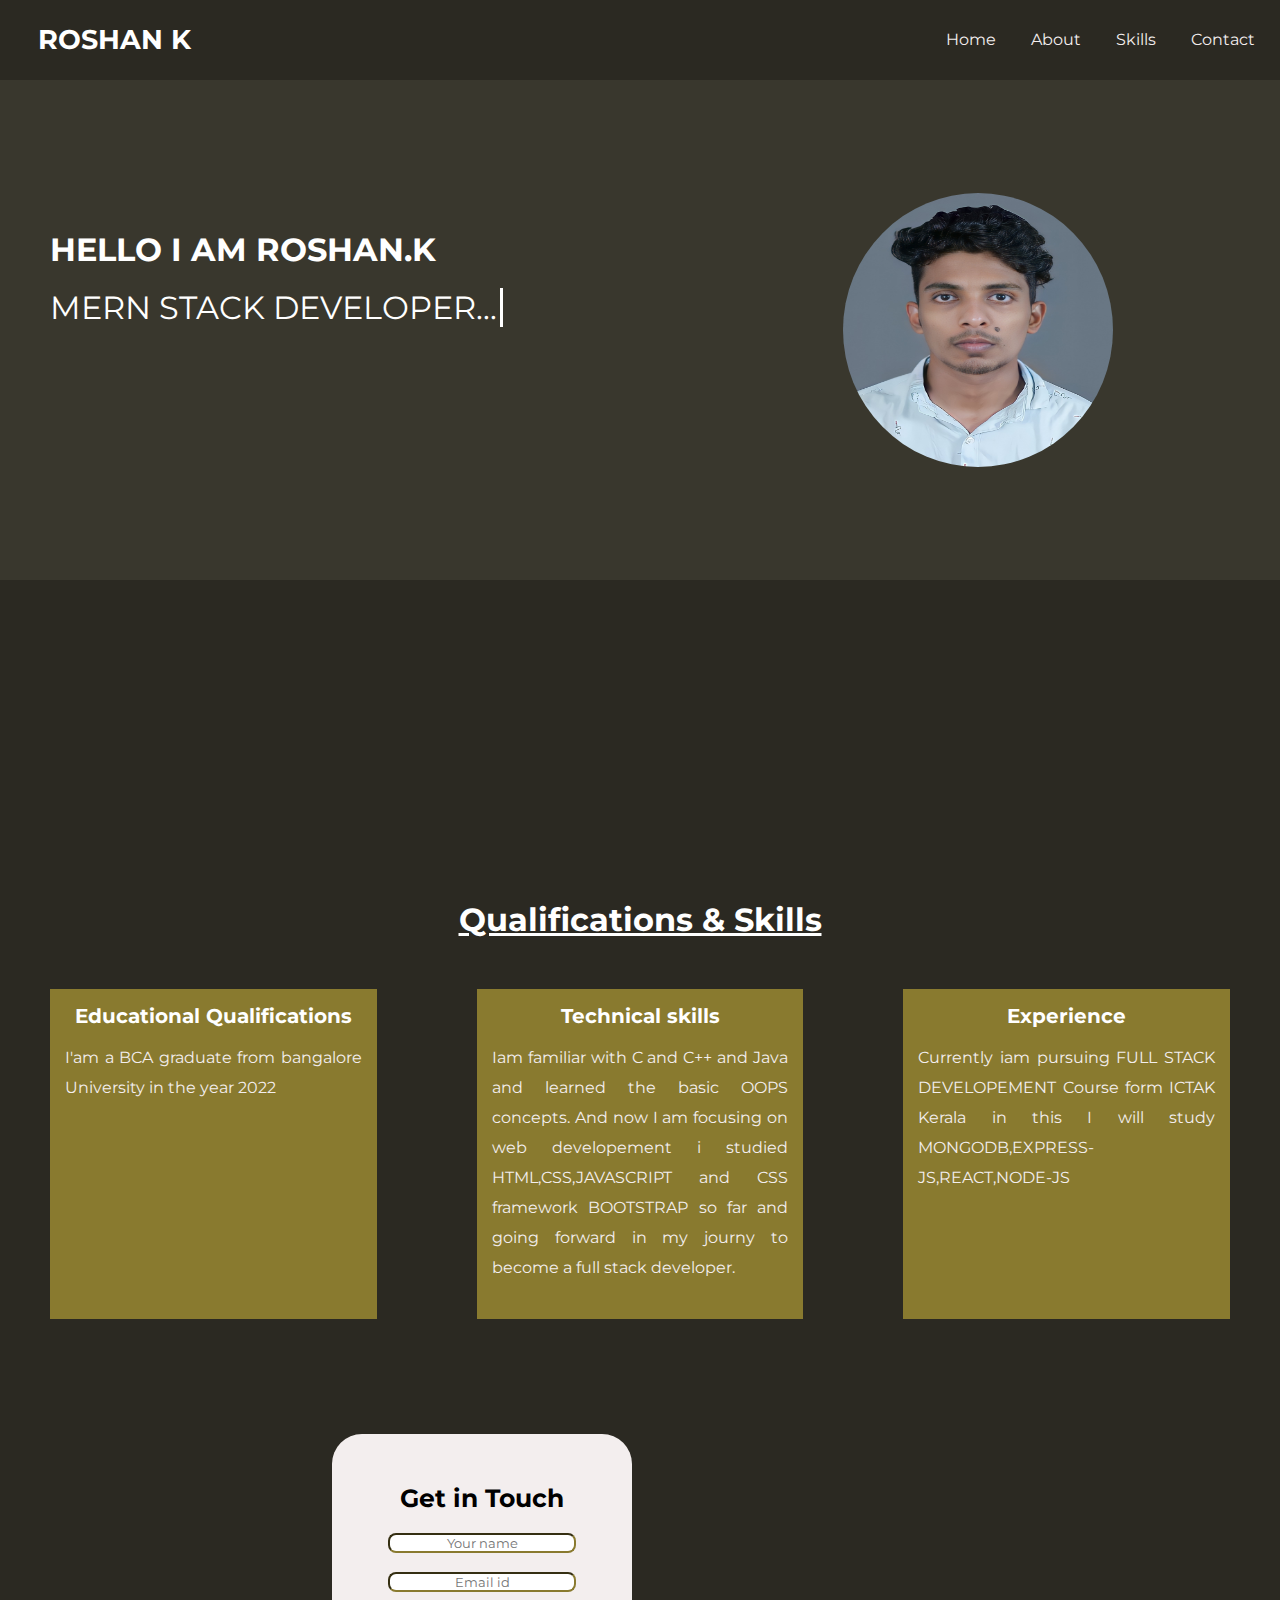
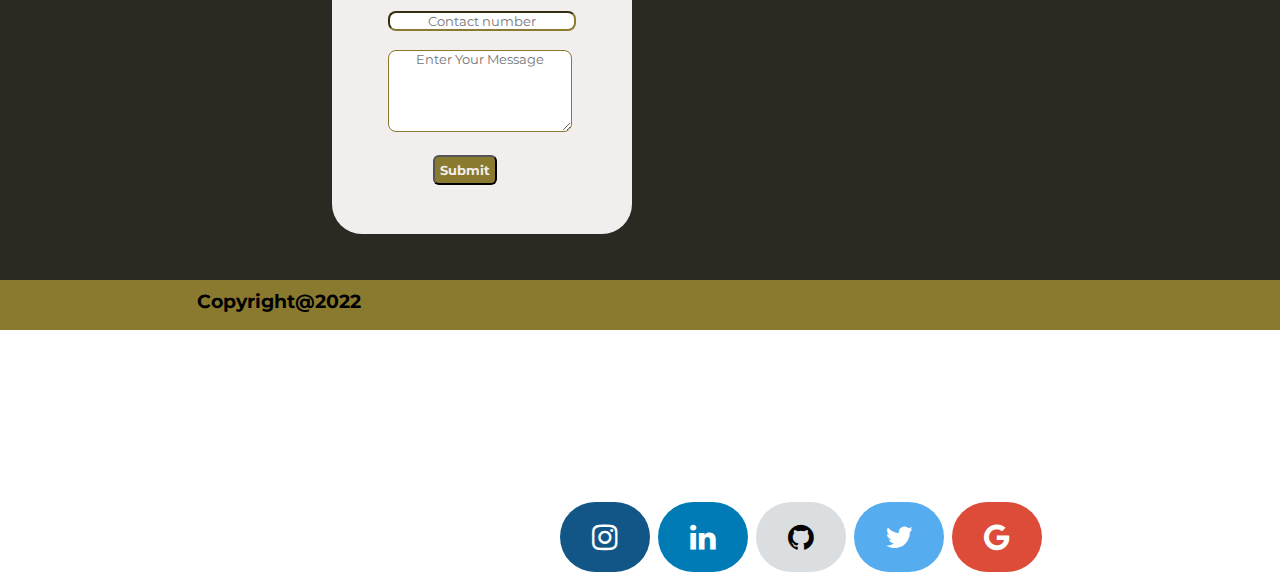
==== index.html @ ebc59861 "first" ====
<!DOCTYPE html>
<html lang="en">
<head>
    <meta charset="UTF-8">
    <meta http-equiv="X-UA-Compatible" content="IE=edge">
    <meta name="viewport" content="width=device-width, initial-scale=1.0">
    <link rel="stylesheet" href="style.css">
    
    <!-- Montserrat Font -->
    <link rel="preconnect" href="https://fonts.googleapis.com" />
    <link rel="preconnect" href="https://fonts.gstatic.com" crossorigin />
    <link href="https://fonts.googleapis.com/css2?family=Montserrat:wght@200;300;400;500;600;700;800&display=swap"rel="stylesheet"/>

    <link rel="stylesheet" href="https://cdnjs.cloudflare.com/ajax/libs/font-awesome/4.7.0/css/font-awesome.min.css">
    <title>ROSHAN K</title>
</head>
<body>
    <!-- Header section start -->
   <header>
    <nav>
       <a class="Logo" href="#/#container">ROSHAN K</a>
        <ul>
            <li><a href="">Home</a></li>
            <li><a href="#about">About</a></li>
            <li><a href="">Skills</a></li>
            <li><a href="#form1">Contact</a></li>
        </ul>
    </nav>
    </header> 
    <!-- Header section End -->
    <!-- Introduction Section Start -->
    <div class="container">
        <div class="about" id="#about">
            <h1>HELLO I AM ROSHAN.K</h1>
            <br>
            <P class="cont">MERN STACK DEVELOPER... </P>
        </div>
        <div class="me">
            <img id="me1" src="images/me.jpg" alt="">
        </div>
    </div>
    <!-- Introduction section End -->
    <div class="about-me">
        <h3></h3>
        <p></p>
    </div>

    <!-- Main part Start -->
    <div class="main-part">
        <h1>Qualifications & Skills</h1>
      <div class="skill">
        <div class="box">
            <h2 id="b-heading">Educational Qualifications</h2>
         <p id="para">I'am a BCA graduate from bangalore University in the year 2022</p>
        </div>
        <div class="box">
            <h2 id="b-heading">Technical skills</h2>
            <p id="para">Iam familiar with C and C++ and Java and learned the basic OOPS concepts. And now I am focusing on web developement i studied HTML,CSS,JAVASCRIPT and CSS framework BOOTSTRAP so far and going forward in my journy to become a full stack developer.</p>
        </div>
        <div class="box">
            <h2 id="b-heading">Experience</h2>
         <p id="para">Currently iam pursuing FULL STACK DEVELOPEMENT Course form ICTAK Kerala in this I will study MONGODB,EXPRESS-JS,REACT,NODE-JS </p>
        </div>
      </div>
       <!-- Mainpart End -->
      <!-- ContactUs Form -->
      <div class="form">
     <form action="" id="form1">
        <h3>Get in Touch</h3>
        <input id="form-element" type="text" placeholder="Your name"><br><br>
        <input id="form-element" type="email" placeholder="Email id"><br><br>
        <input id="form-element" type="text" placeholder="Contact number"><br><br>
        <textarea name="" id="element" cols="20" rows="5" placeholder="Enter Your Message"></textarea><br><br>
        <button id="btn">Submit</button>
     </form>
    </div>
    <div class="social-icons">
        <h3>Connect via social medias...</h3>
        <a href="#" class="fa fa-instagram"></a>
        <a href="#" class="fa fa-linkedin"></a>
        <a href="#" class="fa fa-github"></a>
        <a href="#" class="fa fa-twitter"></a>
        <a href="mailto-roshanrosh0310@gmail.com" class="fa fa-google"></a>

        
    </div>
   <!-- ContactUs Form -->
    </div>

    <footer>
        <h3>Copyright@2022</h3>
    </footer>
   
    
</body>
</html>
---- style.css ----
*{
    margin: 0;
    padding: 0;
    font-family: "Montserrat";
}

nav{
    width: 100%;
    height: 5em;
    background-color: #2B2922;
}

nav a{
      text-decoration: none;
      color: #f3eeee;
}

header ul{
    float: right;
}

header ul li{
    float: left;
    list-style: none;
    padding: 10px;
    margin-top: 20px;
    margin-right: 15px;
}

header ul li:hover{
  background-color: #897a2f;
}

.Logo{
    padding: 15px;
    margin-top: 8px;
    float: left;
    text-align: center;
    margin-left: 23px;
    font-size: 27px;
    font-weight: bold;
    color: white;
}

.container{
    background-color: #39372D;
    height: 500px;
    display: flex;
    flex-direction: row;
}

.me{
    width: 50%;
    float: right;
    display: flex;
    justify-content: center;
    align-items: center;
    margin-left: 20px;
    

}

.about{
    width: 50%;
    float: left;
    color: white;
    margin-top: 150px;
    margin-left: 50px;
}

#me1{
    width: 270px;
    height: 274px;
    border-radius: 50%;
    
}

.cont{
    width: 450px;
    animation: typing 2s steps(22), blink .5s step-end infinite alternate;
    white-space: nowrap;
    overflow: hidden;
    border-right: 3px solid;
    font-size: 2em;
  }
  
  @keyframes typing {
    from {
      width: 0
    }
  }
      
  @keyframes blink {
    50% {
      border-color: transparent
    }
  }

  .about-me{
    background-color:#2B2922;
    width: 100%;
    height: 300px;
  }

  .main-part{
    width: 100%;
    height: 1000px;
    background-color: #2B2922;
  }

  .main-part h1{
    color: white;
    text-align: center;
    text-decoration: underline;
    padding-top: 20px;
  }

  .skill{
    display: flex;
    flex-direction: row;
    align-items: center;
    justify-content: center;
  }

  .box{
    width: 300px;
    height: 300px;
    background-color: #897a2f;
    margin: 50px;
    padding: 15px;
  }

  #b-heading{
    text-align: center;
    color: white;
    font-size: 20px;
  }

  #para{
    text-align: justify;
    padding-top: 15px;
    color: #f3eeee;
    line-height: 30px;
  }

  .form{
    display: flex;
    background-color: #f3eeee;
    width: 300px;
    height: 400px;
    margin-left: 332px;
    justify-content: center;
    align-items: center;
    border-radius: 30px;
    margin-top: 65px;
    float: left;
  }

  .form h3{
    margin-bottom: 20px;
    text-align: center;
    font-size: 25px;
  }

  #form-element{
    border-radius: 8px;
    text-align: center;
    border-color: #897a2f;
  }

  #element{
    border-radius: 8px;
    text-align: center;
    border: 1px solid #897a2f;
  }
  
  #btn{
    background-color: #897a2f;
    color: #f3eeee;
    margin-left: 45px;
    padding: 5px;
    border-radius: 6px;
    font-weight: bold;
  }

  footer{
    width: 100%;
    background-color:#897a2f;
    height: 50px;
    text-align: center;
    
  }

  footer h3{
    padding-top: 10px;
  }

 .social-icons{
  float: right;
  margin-top: 50px;
  margin-top: 171px;
  margin-right: 236px;
 }

 .social-icons h3{
  color: white;
  padding: 30px;
  font-size: 26px;
}
 

 .social-icons a{
  text-decoration: none;
  font-size: 30px;
  
 }

 .fa-instagram {
  background: #125688;
  color: white;
}

.fa-linkedin {
  background: #007bb5;
  color: white;
}

.fa-twitter {
  background: #55ACEE;
  color: white;
}

.fa-github {
  background: #dadee0;
  color: rgb(4, 4, 4);
}

.fa-google {
  background: #dd4b39;
  color: white;
}

.fa {
  padding: 20px;
  font-size: 10px;
  width: 50px;
  text-align: center;
  text-decoration: none;
  margin: 5px 2px;
  border-radius: 50px;
}
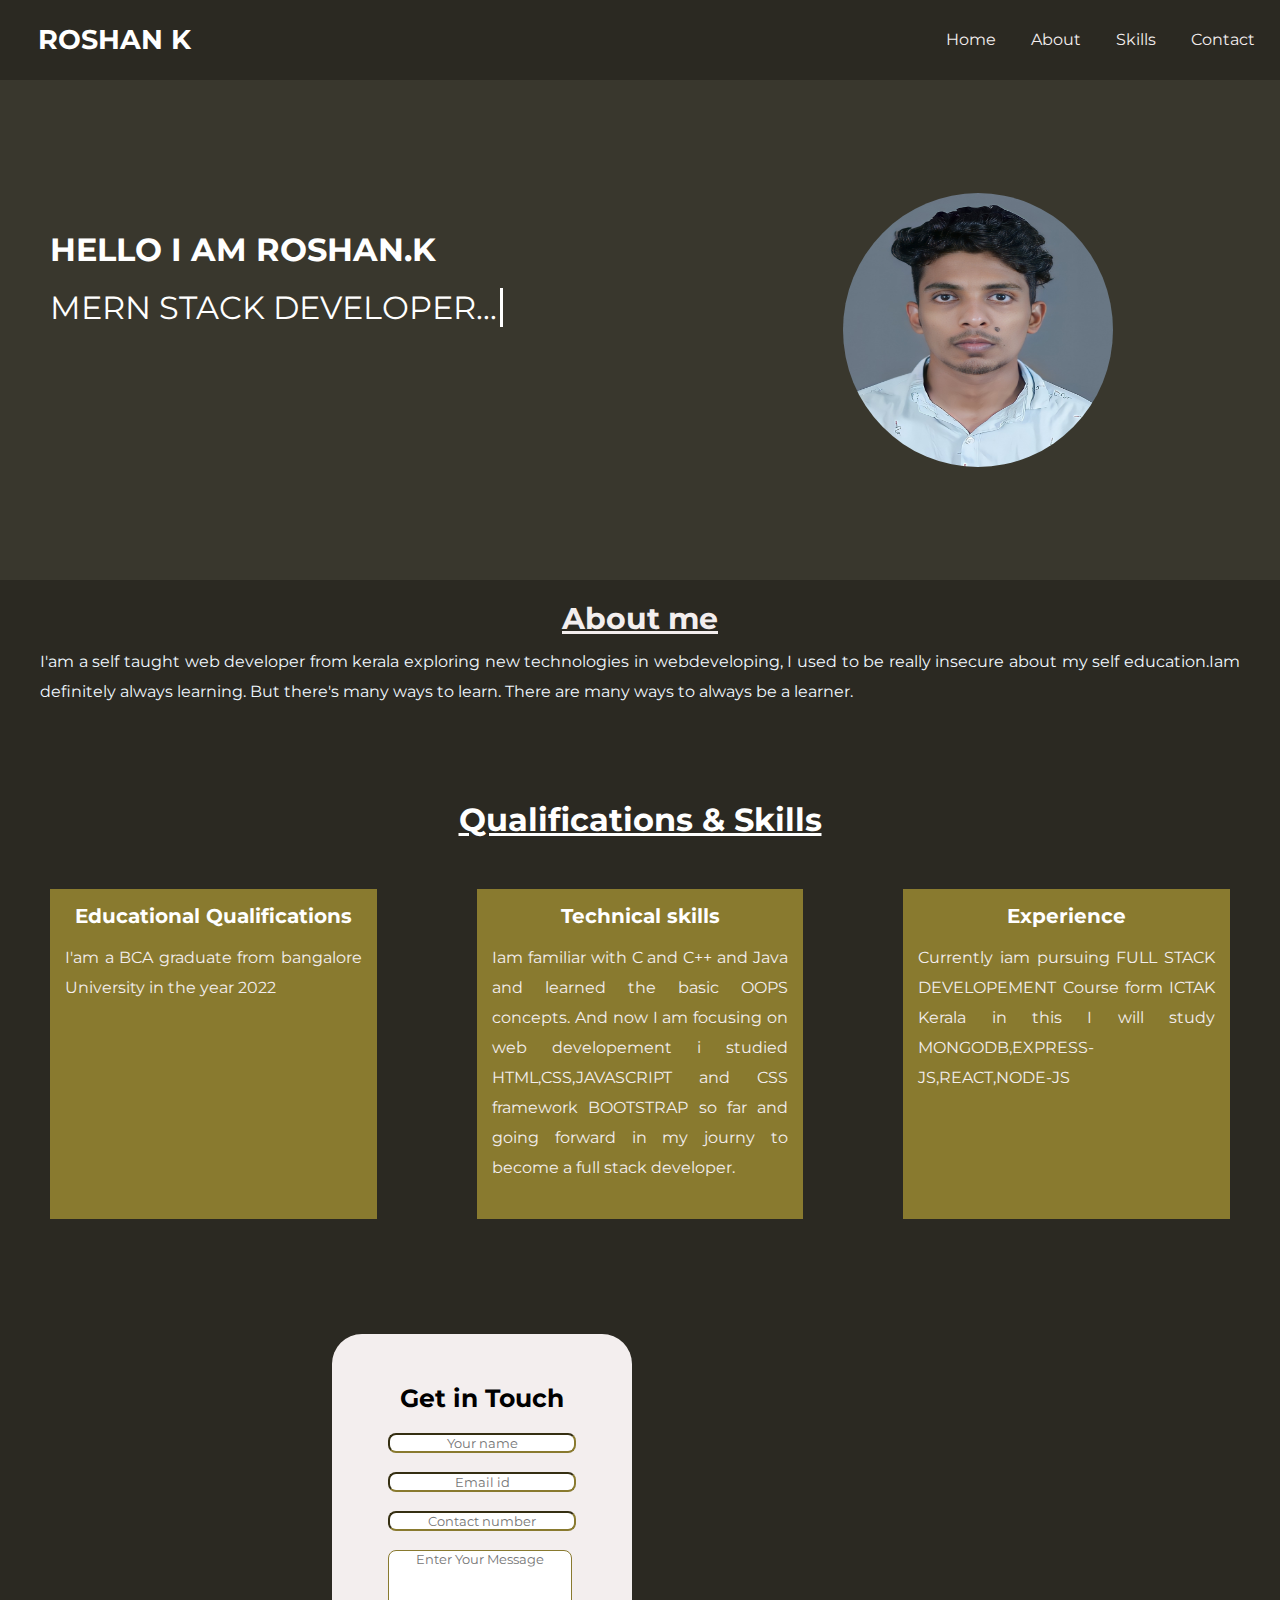
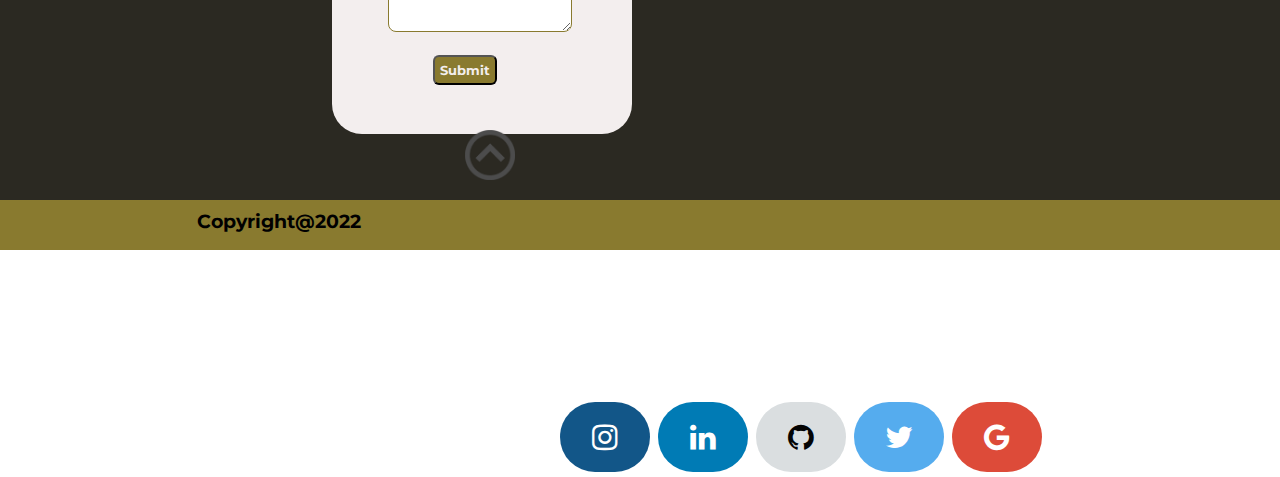
==== commit 4793f6e1: "firs1t" ====
--- a/index.html
+++ b/index.html
@@ -20,9 +20,9 @@
     <nav>
        <a class="Logo" href="#/#container">ROSHAN K</a>
         <ul>
-            <li><a href="">Home</a></li>
-            <li><a href="#about">About</a></li>
-            <li><a href="">Skills</a></li>
+            <li><a href="#">Home</a></li>
+            <li><a href="#about-">About</a></li>
+            <li><a href="#skill">Skills</a></li>
             <li><a href="#form1">Contact</a></li>
         </ul>
     </nav>
@@ -40,13 +40,13 @@
         </div>
     </div>
     <!-- Introduction section End -->
-    <div class="about-me">
-        <h3></h3>
-        <p></p>
+    <div id="about-" class="about-me">
+        <h3>About me</h3>
+        <p>I'am a self taught web developer from kerala exploring new technologies in webdeveloping, I used to be really insecure about my self education.Iam definitely always learning. But there's many ways to learn. There are many ways to always be a learner. </p>
     </div>
 
     <!-- Main part Start -->
-    <div class="main-part">
+    <div id="skill" class="main-part">
         <h1>Qualifications & Skills</h1>
       <div class="skill">
         <div class="box">
@@ -76,17 +76,22 @@
     </div>
     <div class="social-icons">
         <h3>Connect via social medias...</h3>
-        <a href="#" class="fa fa-instagram"></a>
-        <a href="#" class="fa fa-linkedin"></a>
-        <a href="#" class="fa fa-github"></a>
+        <a href="https://www.instagram.com/ro_sh__an?r=nametag" class="fa fa-instagram"></a>
+        <a href="https://www.linkedin.com/in/roshan-k-468288231/" class="fa fa-linkedin"></a>
+        <a href="https://github.com/Roshan0310" class="fa fa-github"></a>
         <a href="#" class="fa fa-twitter"></a>
-        <a href="mailto-roshanrosh0310@gmail.com" class="fa fa-google"></a>
+        <a href="mailto:roshanrosh0310@gmail.com" class="fa fa-google"></a>
 
         
     </div>
-   <!-- ContactUs Form -->
+   <!-- ContactUs Form End -->
+   <!-- move up arrow -->
+   
+
     </div>
-
+    <div class="last">
+        <a href=""><img id="arrow" src="images/kindpng_7652086.png" alt=""></a>
+             </div>
     <footer>
         <h3>Copyright@2022</h3>
     </footer>
--- a/style.css
+++ b/style.css
@@ -99,7 +99,7 @@
   .about-me{
     background-color:#2B2922;
     width: 100%;
-    height: 300px;
+    height: 200px;
   }
 
   .main-part{
@@ -113,6 +113,23 @@
     text-align: center;
     text-decoration: underline;
     padding-top: 20px;
+  }
+
+  .about-me h3{
+    color: #f3eeee;
+    text-align: center;
+    padding-top: 20px;
+    text-decoration: underline;
+    font-size: 30px;
+  }
+
+  .about-me p{
+    color: aliceblue;
+    text-align: justify;
+    padding-right: 40px;
+    padding-left: 40px;
+    padding-top: 10px;
+    line-height: 30px;
   }
 
   .skill{
@@ -181,6 +198,7 @@
     padding: 5px;
     border-radius: 6px;
     font-weight: bold;
+    cursor: pointer;
   }
 
   footer{
@@ -249,3 +267,17 @@
   margin: 5px 2px;
   border-radius: 50px;
 }
+
+.last{
+  width: 100%;
+  height: 20px;
+  background-color: #2B2922;
+}
+
+#arrow{
+  width: 50px;
+  height: 50px;
+  float: right;
+  margin-right: 43px;
+  margin-top: -50px;
+}
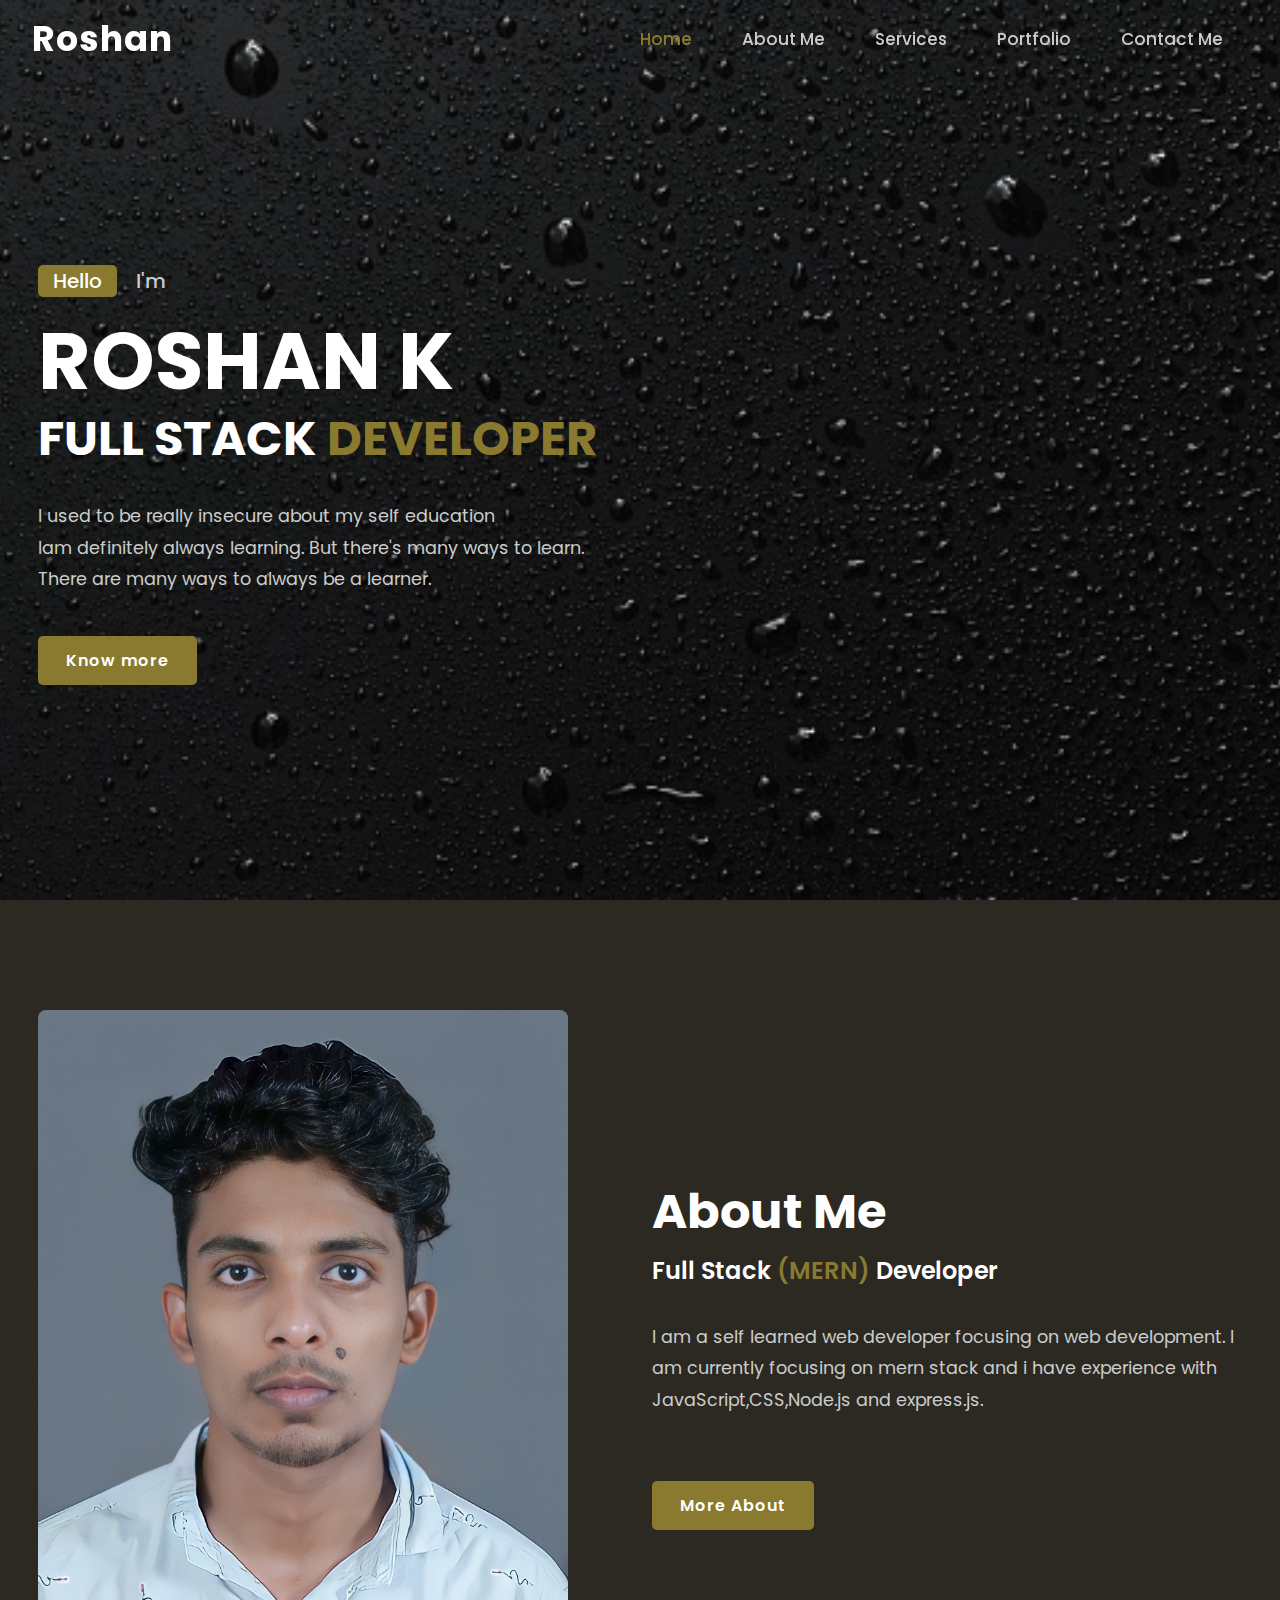
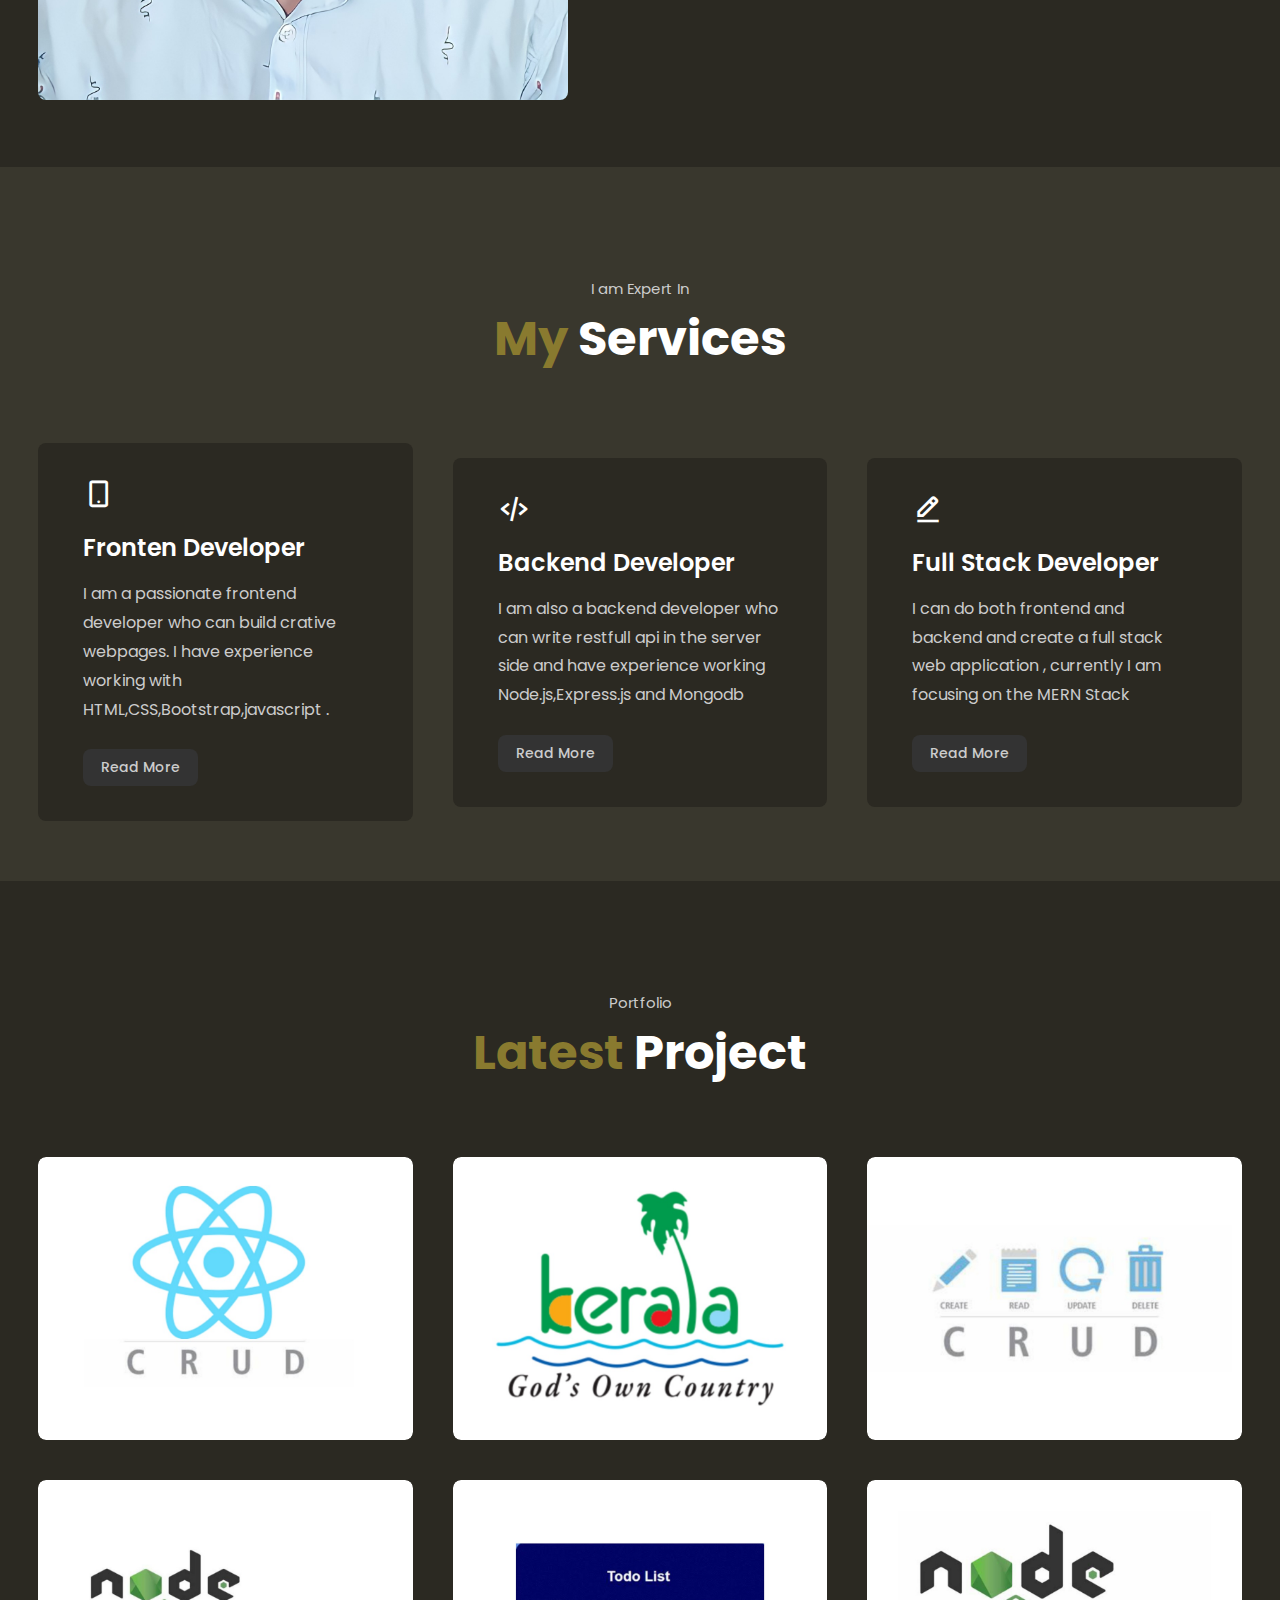
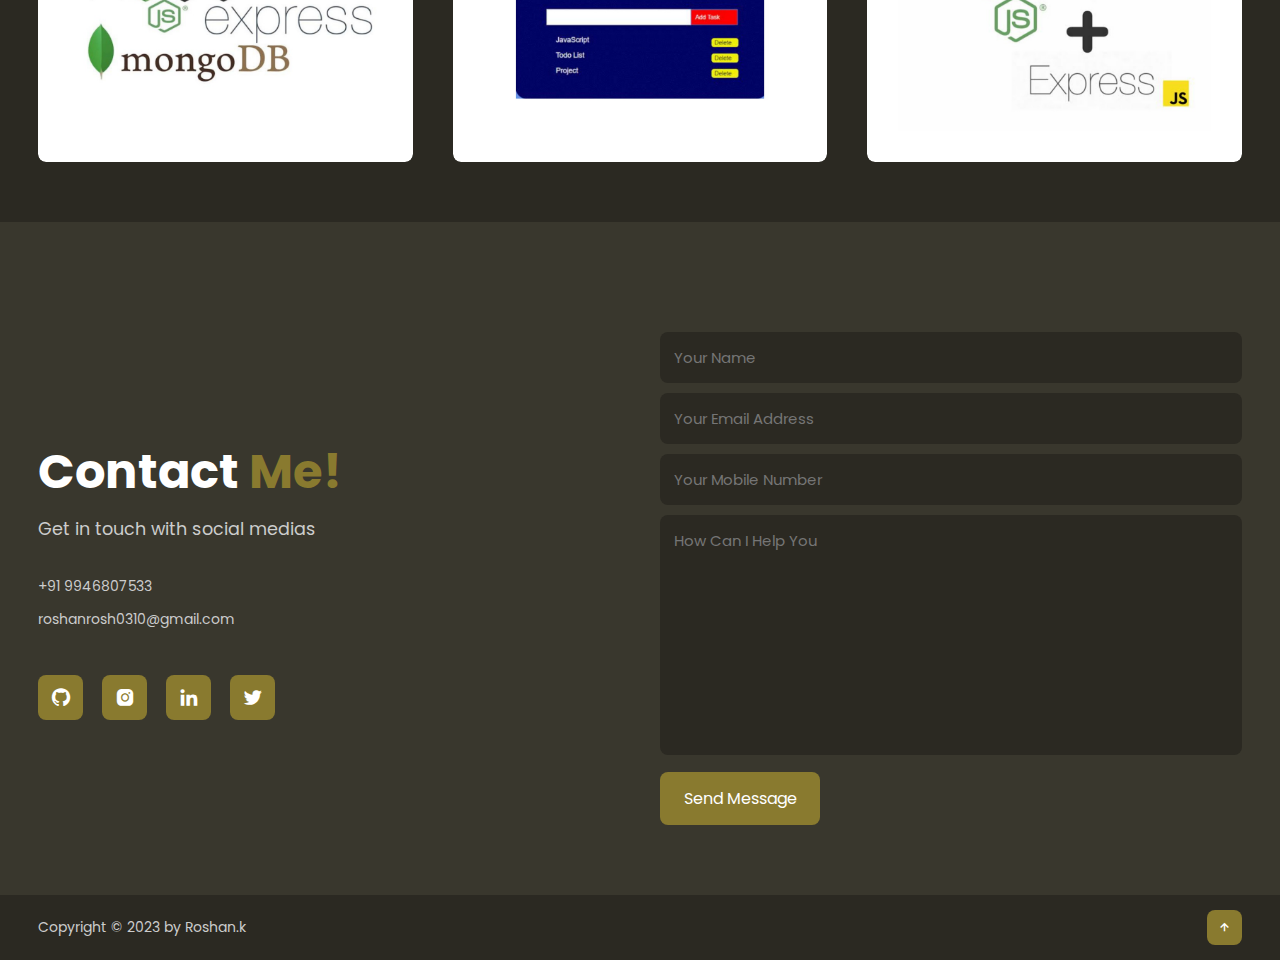
==== commit abe6af14: "Update index.html" ====
--- a/index.html
+++ b/index.html
@@ -1,101 +1,219 @@
 <!DOCTYPE html>
-<html lang="en">
+<html>
 <head>
-    <meta charset="UTF-8">
-    <meta http-equiv="X-UA-Compatible" content="IE=edge">
-    <meta name="viewport" content="width=device-width, initial-scale=1.0">
-    <link rel="stylesheet" href="style.css">
-    
-    <!-- Montserrat Font -->
-    <link rel="preconnect" href="https://fonts.googleapis.com" />
-    <link rel="preconnect" href="https://fonts.gstatic.com" crossorigin />
-    <link href="https://fonts.googleapis.com/css2?family=Montserrat:wght@200;300;400;500;600;700;800&display=swap"rel="stylesheet"/>
-
-    <link rel="stylesheet" href="https://cdnjs.cloudflare.com/ajax/libs/font-awesome/4.7.0/css/font-awesome.min.css">
-    <title>ROSHAN K</title>
+	<meta charset="utf-8">
+	<meta name="viewport" content="width=device-width, initial-scale=1">
+	<title>Roshan Portfolio</title>
+	<!---custom css link---->
+	<link rel="stylesheet" type="text/css" href="css/style.css">
+
+	 <link rel="stylesheet"
+  href="https://unpkg.com/boxicons@latest/css/boxicons.min.css">
+
+  <link rel="preconnect" href="https://fonts.googleapis.com">
+  <link rel="preconnect" href="https://fonts.gstatic.com" crossorigin>
+  <link href="https://fonts.googleapis.com/css2?family=Poppins:wght@300;400;500;600;700;800;900&display=swap" rel="stylesheet">
+
 </head>
 <body>
-    <!-- Header section start -->
-   <header>
-    <nav>
-       <a class="Logo" href="#/#container">ROSHAN K</a>
-        <ul>
-            <li><a href="#">Home</a></li>
-            <li><a href="#about-">About</a></li>
-            <li><a href="#skill">Skills</a></li>
-            <li><a href="#form1">Contact</a></li>
-        </ul>
-    </nav>
-    </header> 
-    <!-- Header section End -->
-    <!-- Introduction Section Start -->
-    <div class="container">
-        <div class="about" id="#about">
-            <h1>HELLO I AM ROSHAN.K</h1>
-            <br>
-            <P class="cont">MERN STACK DEVELOPER... </P>
-        </div>
-        <div class="me">
-            <img id="me1" src="images/me.jpg" alt="">
-        </div>
-    </div>
-    <!-- Introduction section End -->
-    <div id="about-" class="about-me">
-        <h3>About me</h3>
-        <p>I'am a self taught web developer from kerala exploring new technologies in webdeveloping, I used to be really insecure about my self education.Iam definitely always learning. But there's many ways to learn. There are many ways to always be a learner. </p>
-    </div>
-
-    <!-- Main part Start -->
-    <div id="skill" class="main-part">
-        <h1>Qualifications & Skills</h1>
-      <div class="skill">
-        <div class="box">
-            <h2 id="b-heading">Educational Qualifications</h2>
-         <p id="para">I'am a BCA graduate from bangalore University in the year 2022</p>
-        </div>
-        <div class="box">
-            <h2 id="b-heading">Technical skills</h2>
-            <p id="para">Iam familiar with C and C++ and Java and learned the basic OOPS concepts. And now I am focusing on web developement i studied HTML,CSS,JAVASCRIPT and CSS framework BOOTSTRAP so far and going forward in my journy to become a full stack developer.</p>
-        </div>
-        <div class="box">
-            <h2 id="b-heading">Experience</h2>
-         <p id="para">Currently iam pursuing FULL STACK DEVELOPEMENT Course form ICTAK Kerala in this I will study MONGODB,EXPRESS-JS,REACT,NODE-JS </p>
-        </div>
-      </div>
-       <!-- Mainpart End -->
-      <!-- ContactUs Form -->
-      <div class="form">
-     <form action="" id="form1">
-        <h3>Get in Touch</h3>
-        <input id="form-element" type="text" placeholder="Your name"><br><br>
-        <input id="form-element" type="email" placeholder="Email id"><br><br>
-        <input id="form-element" type="text" placeholder="Contact number"><br><br>
-        <textarea name="" id="element" cols="20" rows="5" placeholder="Enter Your Message"></textarea><br><br>
-        <button id="btn">Submit</button>
-     </form>
-    </div>
-    <div class="social-icons">
-        <h3>Connect via social medias...</h3>
-        <a href="https://www.instagram.com/ro_sh__an?r=nametag" class="fa fa-instagram"></a>
-        <a href="https://www.linkedin.com/in/roshan-k-468288231/" class="fa fa-linkedin"></a>
-        <a href="https://github.com/Roshan0310" class="fa fa-github"></a>
-        <a href="#" class="fa fa-twitter"></a>
-        <a href="mailto:roshanrosh0310@gmail.com" class="fa fa-google"></a>
-
-        
-    </div>
-   <!-- ContactUs Form End -->
-   <!-- move up arrow -->
-   
-
-    </div>
-    <div class="last">
-        <a href=""><img id="arrow" src="images/kindpng_7652086.png" alt=""></a>
-             </div>
-    <footer>
-        <h3>Copyright@2022</h3>
-    </footer>
-   
-    
+
+	<!----header design--->
+	<header>
+		<a href="#" class="logo">Roshan</a>
+
+		<ul class="navlist">
+			<li><a href="#home" class="active">Home</a></li>
+			<li><a href="#about">About Me</a></li>
+			<li><a href="#services">Services</a></li>
+			<li><a href="#portfolio">Portfolio</a></li>
+			<li><a href="#contact">Contact Me</a></li>
+		</ul>
+
+		<div class="bx bx-menu" id="menu-icon">
+			
+		</div>
+	</header>
+
+	<!----home section design--->
+	<section class="home" id="home">
+		<div class="home-text">
+			<div class="slide">
+				<span class="one">Hello</span>
+				<span class="two">I'm</span>
+			</div>
+			<h1>ROSHAN K</h1>
+			<h3>FULL STACK<span> DEVELOPER</span></h3>
+			<p>I used to be really insecure about my self education<br> Iam definitely always learning. But there's many ways to learn. <br> There are many ways to always be a learner.</p>
+			<div class="button">
+				<a href="https://www.linkedin.com/in/roshan-k-468288231/" class="btn">Know more</a>
+	
+			</div>
+		</div>
+	</section>
+
+	<!----about section design--->
+	<section class="about" id="about">
+		<div class="about-img">
+			<img src="img/me.jpg">
+		</div>
+
+		<div class="about-text">
+			<h2>About Me</h2>
+			<h4>Full Stack <span>(MERN)</span> Developer</h4>
+			<p>I am a self learned web developer focusing on web development. I am currently focusing on mern stack
+                and i have experience with JavaScript,CSS,Node.js and express.js.</p>
+			<a href="https://www.linkedin.com/in/roshan-k-468288231/" class="btn">More About</a>
+		</div>
+	</section>
+
+	<!----service section design--->
+	<section class="services" id="services">
+		<div class="main-text">
+			<p>I am Expert In</p>
+			<h2><span>My</span> Services</h2>
+		</div>
+
+		<div class="services-content">
+			<div class="box">
+				<div class="s-icons">
+					<i class='bx bx-mobile-alt' ></i>
+				</div>
+				<h3>Fronten Developer</h3>
+				<p>I am a passionate frontend developer who can build crative webpages. I have experience working with HTML,CSS,Bootstrap,javascript          .</p>
+				<a href="https://www.linkedin.com/in/roshan-k-468288231/" class="read">Read More</a>
+			</div>
+
+			<div class="box">
+				<div class="s-icons">
+					<i class='bx bx-code-alt' ></i>
+				</div>
+				<h3>Backend Developer</h3>
+				<p>I am also a backend developer  who can write restfull api in the server side and have experience  working Node.js,Express.js and Mongodb  </p>
+				<a href="https://www.linkedin.com/in/roshan-k-468288231/" class="read">Read More</a>
+			</div>
+
+			<div class="box">
+				<div class="s-icons">
+					<i class='bx bx-edit-alt' ></i>
+				</div>
+				<h3>Full Stack Developer</h3>
+				<p>I can do both frontend and backend and create a full stack web application , currently I am focusing on the MERN Stack</p>
+				<a href="https://www.linkedin.com/in/roshan-k-468288231/" class="read">Read More</a>
+			</div>
+
+		</div>
+	</section>
+
+	<!----portfolio section design--->
+	<section class="portfolio" id="portfolio">
+		<div class="main-text">
+			<p>Portfolio</p>
+			<h2><span>Latest</span> Project</h2>
+		</div>
+
+		<div class="portfolio-content">
+			<div class="row">
+				<img src="img/Crud.jpg">
+				<div class="layer">
+					<h5>CRUD Operations with React.Js</h5>
+					<p>React app that can perform Basic Crud operations such as READ,WRITE,UPDATE and DELETE</p>
+					<a href="https://github.com/Roshan0310/CRUD-Operations-With-React"><i class='bx bx-link-external' ></i></a>
+				</div>
+			</div>
+
+			<div class="row">
+				<img src="img/Kerala-Tour.jpg">
+				<div class="layer">
+					<h5>Kerala Tourism Website</h5>
+					<p>Kerala Tourism Website done with HTML,CSS ,Bootstrap and javascript</p>
+					<a href="https://github.com/Roshan0310/kerala-tourism1"><i class='bx bx-link-external' ></i></a>
+				</div>
+			</div>
+
+			<div class="row">
+				<img src="img/Picsart_23-01-18_15-27-57-442.jpg">
+				<div class="layer">
+					<h5>Employee Management Backend</h5>
+					<p>Employee app is basic web application for doing CRUD operations using node.js,express.js and mongodb.</p>
+					<a href="https://github.com/Roshan0310/Employee-App"><i class='bx bx-link-external' ></i></a>
+				</div>
+			</div>
+
+			<div class="row">
+				<img src="img/studentbackend.jpg">
+				<div class="layer">
+					<h5>Blog Website Backend</h5>
+					<p>The Project is a full Stack blog website the backend has done by using Node.js,express and mongodb.</p>
+					<a href="#"><i class='bx bx-link-external' ></i></a>
+				</div>
+			</div>
+
+			<div class="row">
+				<img src="img/todo.jpg">
+				<div class="layer">
+					<h5>To-Do-List</h5>
+					<p>A to-do-list webapp developed with JavaScript, Html , CSS and Bootstrap.</p>
+					<a href="https://github.com/Roshan0310/To-do-list"><i class='bx bx-link-external' ></i></a>
+				</div>
+			</div>
+
+			<div class="row">
+				<img src="img/Picsart_23-01-18_15-43-48-089.jpg">
+				<div class="layer">
+					<h5>Hospital server</h5>
+					<p>Simple Node and express.js backed</p>
+					<a href="https://github.com/Roshan0310/HospitalServer_Node_Express"><i class='bx bx-link-external' ></i></a>
+				</div>
+			</div>
+
+		</div>
+	</section>
+
+	<!----contact section design--->
+	<section class="contact" id="contact">
+		<div class="contact-text">
+			<h2>Contact <span>Me!</span></h2>
+			<h4></h4>
+			<p>Get in touch with social medias</p>
+			<div class="list">
+				<li><a href="#">+91 9946807533</a></li>
+				<li><a href="#">roshanrosh0310@gmail.com</a></li>
+		
+			</div>
+
+			<div class="contact-icons">
+				<a href="https://github.com/Roshan0310"><i class='bx bxl-github' ></i></a>
+				<a href="https://www.instagram.com/ro_sh__an?r=nametag"><i class='bx bxl-instagram-alt' ></i></a>
+                <a href="https://www.linkedin.com/in/roshan-k-468288231/"><i class='bx bxl-linkedin' ></i></a>
+				<a href="#"><i class='bx bxl-twitter' ></i></a>
+				
+			</div>
+		</div>
+
+		<div class="contact-form">
+			<form action="">
+				<input type="name" placeholder="Your Name" required>
+				<input type="email" placeholder="Your Email Address" required>
+				<input type="" placeholder="Your Mobile Number" required>
+				<textarea name="" id="" cols="35" rows="10" placeholder="How Can I Help You" required></textarea>
+				<input type="submit" value="Send Message" class="submit" required>
+			</form>
+		</div>
+	</section>
+
+	<!----end section design--->
+	<section class="end">
+		<div class="last-text">
+			<p>Copyright © 2023 by Roshan.k</p>
+		</div>
+
+		<div class="top">
+			<a href="#home"><i class='bx bx-up-arrow-alt' ></i></a>
+		</div>
+	</section>
+
+	<!---custom js link--->
+	<script type="text/javascript" src="js/script.js"></script>
+
 </body>
-</html>+</html>
--- a/css/style.css
+++ b/css/style.css
@@ -0,0 +1,529 @@
+*{
+	padding: 0;
+	margin: 0;
+	box-sizing: border-box;
+	font-family: 'Poppins', sans-serif;
+	text-decoration: none;
+	list-style: none;
+	scroll-behavior: smooth;
+}
+:root{
+	--bg-color: #2B2922;
+	--second-bg-color: #39372D	;
+	--text-color: #fff;
+	--second-color: #ccc;
+	--main-color: #897a2f;
+	--big-font: 5rem;
+	--h2-font: 3rem;
+	--p-font: 1.1rem;
+}
+body{
+	background: var(--bg-color);
+	color: var(--text-color);
+}
+header{
+	position: fixed;
+	width: 100%;
+	top: 0;
+	right: 0;
+	z-index: 1000;
+	display: flex;
+	align-items: center;
+	justify-content: space-between;
+	background: transparent;
+	padding: 22px 15%;
+	border-bottom: 1px solid transparent;
+	transition: all .45s ease;
+}
+.logo{
+	color: var(--text-color);
+	font-size: 35px;
+	font-weight: 700;
+	letter-spacing: 1px;
+}
+span{
+	color: var(--main-color);
+}
+.navlist{
+	display: flex;
+}
+.navlist a{
+	color: var(--second-color);
+	font-size: 17px;
+	font-weight: 500;
+	margin: 0 25px;
+	transition: all .45s ease;
+}
+.navlist a:hover{
+	color: var(--main-color);
+}
+.navlist a.active{
+	color: var(--main-color);
+}
+#menu-icon{
+	font-size: 35px;
+	color: var(--text-color);
+	z-index: 10001;
+	cursor: pointer;
+	margin-left: 25px;
+	display: none;
+}
+
+section{
+	padding: 160px 15% 120px;
+}
+.home{
+	position: relative;
+	height: 100vh;
+	width: 100%;
+	background-image: url(../img/back.jpg);
+	background-size: cover;
+	background-position: center;
+	display: flex;
+	align-items: center;
+	justify-content: flex-start;
+}
+.slide{
+	margin-bottom: 20px;
+}
+.one{
+	display: inline-block;
+	margin-right: 15px;
+	height: 32px;
+	padding: 0 15px;
+	line-height: 32px;
+	font-size: 20px;
+	font-weight: 500;
+	border-radius: 5px;
+	background: var(--main-color);
+	color: var(--text-color);
+}
+.two{
+	display: inline-block;
+	color: var(--second-color);
+	font-size: 20px;
+	font-weight: 500;
+}
+.home-text h1{
+	font-size: var(--big-font);
+	font-weight: 700;
+	color: var(--text-color);
+	line-height: 1.1;
+	margin: 0 0 8px;
+}
+.home-text h3{
+	color: var(--text-color);
+	margin: 0 0 35px;
+	font-size: 3rem;
+	font-weight: 700;
+	line-height: 1.1;
+}
+.home-text p{
+	color: var(--second-color);
+	font-size: var(--p-font);
+	line-height: 1.8;
+	margin-bottom: 40px;
+}
+.button{
+	display: inline-flex;
+	align-items: center;
+	justify-content: center;
+}
+.btn{
+	display: inline-block;
+	padding: 12px 28px;
+	background: var(--main-color);
+	border-radius: 5px;
+	color: var(--text-color);
+	font-size: 1rem;
+	letter-spacing: 1px;
+	font-weight: 600;
+	transition: all .45s ease;
+}
+.btn:hover{
+	transform: scale(0.9);
+}
+.btn2{
+	display: inline-flex;
+	align-items: center;
+	justify-content: center;
+	font-size: 15px;
+	font-weight: 600;
+	color: var(--text-color);
+	margin-left: 35px;
+}
+.btn2 span i{
+	height: 55px;
+	width: 55px;
+	background: var(--main-color);
+	color: var(--text-color);
+	display: flex;
+	align-items: center;
+	justify-content: center;
+	font-size: 35px;
+	border-radius: 50%;
+	margin-right: 15px;
+	transition: all .45s ease;
+}
+.btn2 span i:hover{
+	transform: scale(1.1) translateY(5px);
+}
+
+header.sticky{
+	background: var(--bg-color);
+	border-bottom: 1px solid #ffffff1a;
+	padding: 12px 15%;
+}
+
+.about{
+	display: grid;
+	grid-template-columns: repeat(2, 1fr);
+	align-items: center;
+	gap: 1.5rem;
+}
+.about-img img{
+	max-width: 530px;
+	height: auto;
+	width: 100%;
+	border-radius: 8px;
+}
+.about-text h2{
+	font-size: var(--h2-font);
+	line-height: 1;
+}
+.about-text h4{
+	font-size: 24px;
+	font-weight: 600;
+	color: var(--text-color);
+	line-height: 1.7;
+	margin: 15px 0 30px;
+}
+.about-text p{
+	color: var(--second-color);
+	font-size: var(--p-font);
+	line-height: 1.8;
+	margin-bottom: 4rem;
+}
+
+.services{
+	background: var(--second-bg-color);
+}
+.main-text{
+	text-align: center;
+}
+.main-text p{
+	color: var(--second-color);
+	font-size: 15px;
+	margin-bottom: 15px;
+}
+.main-text h2{
+	font-size: var(--h2-font);
+	line-height: 1;
+}
+.services-content{
+	display: grid;
+	grid-template-columns: repeat(auto-fit, minmax(250px, auto));
+	align-items: center;
+	gap: 2.5rem;
+	margin-top: 5rem;
+}
+.box{
+	background: var(--bg-color);
+	padding: 35px 45px;
+	border-radius: 8px;
+	transition: all .45s ease;
+}
+.s-icons i{
+	font-size: 32px;
+	margin-bottom: 20px;
+}
+.box h3{
+	font-size: 24px;
+	font-weight: 600;
+	color: var(--text-color);
+	margin-bottom: 15px;
+}
+.box p{
+	color: var(--second-color);
+	font-size: 1rem;
+	line-height: 1.8;
+	margin-bottom: 25px;
+}
+.read{
+	display: inline-block;
+	padding: 8px 18px;
+	background: #333333;
+	color: var(--second-color);
+	font-size: 14px;
+	font-weight: 500;
+	border-radius: 8px;
+	transition: all .45s ease;
+}
+.read:hover{
+	letter-spacing: 1px;
+	background: #ffffff99;
+	color: var(--text-color);
+}
+.box:hover{
+	transform: translateY(-8px);
+	cursor: pointer;
+}
+
+.portfolio-content{
+	display: grid;
+	grid-template-columns: repeat(auto-fit, minmax(350px, auto));
+	align-items: center;
+	gap: 2.5rem;
+	margin-top: 5rem;
+}
+.row{
+	position: relative;
+	overflow: hidden;
+	border-radius: 8px;
+	cursor: pointer;
+}
+.row img{
+	width: 100%;
+	border-radius: 8px;
+	display: block;
+	transition: transform 0.5s;
+}
+.layer{
+	width: 100%;
+	height: 0;
+	background: linear-gradient(rgba(0,0,0,0.1), #ff004f);
+	position: absolute;
+	border-radius: 8px;
+	left: 0;
+	bottom: 0;
+	overflow: hidden;
+	display: flex;
+	flex-direction: column;
+	align-items: center;
+	justify-content: center;
+	text-align: center;
+	padding: 0 40px;
+	transition: height 0.5s;
+}
+.layer h5{
+	font-size: 20px;
+	font-weight: 600;
+	margin-bottom: 15px;
+}
+.layer p{
+	color: var(--second-color);
+	font-size: 1rem;
+	line-height: 1.8;
+}
+.layer i{
+	color: var(--main-color);
+	margin-top: 20px;
+	font-size: 20px;
+	background: var(--text-color);
+	width: 60px;
+	height: 60px;
+	display: flex;
+	align-items: center;
+	justify-content: center;
+	border-radius: 50%;
+}
+.row:hover img{
+	transform: scale(1.1);
+}
+.row:hover .layer{
+	height: 100%;
+}
+
+.contact{
+	background: var(--second-bg-color);
+	display: grid;
+	grid-template-columns: repeat(2, 1fr);
+	align-items: center;
+	gap: 2.5rem;
+}
+.contact-text h4{
+	color: var(--text-color);
+	margin: 18px 0;
+	font-size: 20px;
+	font-weight: 600;
+}
+.contact-text h2{
+	font-size: var(--h2-font);
+	line-height: 1;
+}
+.contact-text p{
+	color: var(--second-color);
+	font-size: var(--p-font);
+	line-height: 1.8;
+	margin-bottom: 30px;
+}
+.list{
+	margin-bottom: 2.8rem;
+}
+.list li{
+	margin-bottom: 12px;
+}
+.list li a{
+	display: block;
+	color: var(--second-color);
+	font-size: 14px;
+	transition: all .45s ease;
+}
+.list li a:hover{
+	color: var(--text-color);
+	transform: translateX(5px);
+}
+.contact-icons i{
+	height: 45px;
+	width: 45px;
+	background: var(--main-color);
+	color: var(--text-color);
+	font-size: 22px;
+	display: inline-flex;
+	align-items: center;
+	justify-content: center;
+	border-radius: 8px;
+	margin-right: 15px;
+	transition: all .45s ease;
+}
+.contact-icons i:hover{
+	background: var(--text-color);
+	color: var(--main-color);
+}
+
+.contact-form form{
+	position: relative;
+}
+.contact-form form input,
+form textarea{
+	width: 100%;
+	padding: 14px;
+	background: var(--bg-color);
+	color: var(--text-color);
+	border: none;
+	outline: none;
+	font-size: 15px;
+	border-radius: 8px;
+	margin-bottom: 10px;
+}
+.contact-form textarea{
+	resize: none;
+	height: 240px;
+}
+.contact-form .submit{
+	display: inline-block;
+	font-size: 16px;
+	background: var(--main-color);
+	color: var(--text-color);
+	width: 160px;
+	transition: all .45s ease;
+}
+.contact-form .submit:hover{
+	transform: scale(1.1);
+	cursor: pointer;
+}
+
+.end{
+	padding: 20px 15%;
+	display: flex;
+	flex-wrap: wrap;
+	align-items: center;
+	justify-content: space-between;
+	gap: 2rem;
+	background: var(--bg-color);
+}
+.last-text p{
+	color: var(--second-color);
+	font-size: 14px;
+}
+.top i{
+	padding: 10px;
+	border-radius: 8px;
+	font-size: 15px;
+	color: var(--text-color);
+	background: var(--main-color);
+}
+
+
+@media (max-width: 1480px){
+	header{
+		padding: 12px 2.5%;
+		transition: .1s;
+	}
+	header.sticky{
+		padding: 10px 2.5%;
+		transition: .1s;;
+	}
+	section{
+		padding: 110px 3% 60px;
+	}
+	.end{
+		padding: 15px 3%;
+	}
+}
+
+@media (max-width: 1100px){
+	:root{
+		--big-font: 4rem;
+	  --h2-font: 2.5rem;
+	  --p-font: 1rem;
+	  transition: .1s;
+	}
+	.home-text h3{
+		font-size: 2.5rem;
+	}
+	.home{
+		height: 87vh;
+	}
+}
+
+@media (max-width: 920px){
+	.about{
+		grid-template-columns: 1fr;
+	}
+	.about-img{
+		text-align: center;
+		order: 2;
+	}
+	.about-img img{
+		width: 100%;
+		height: auto;
+		max-width: 100%;
+	}
+	.contact{
+		grid-template-columns: 1fr;
+	}
+}
+
+@media (max-width: 840px){
+	#menu-icon{
+		display: block;
+	}
+	.navlist{
+		position: absolute;
+		top: -1000px;
+		right: 0;
+		left: 0;
+		display: flex;
+		flex-direction: column;
+		background: var(--bg-color);
+		text-align: left;
+		transition: all .45s ease;
+	}
+	.navlist a{
+		display: block;
+		margin: 17px;
+		font-size: 20px;
+		transition: all .45s ease;
+		color: var(--text-color);
+	}
+	.navlist a:hover{
+		color: var(--main-color);
+	}
+	.navlist a.active{
+		color: var(--text-color);
+	}
+	.navlist.open{
+		top: 100%;
+	}
+}